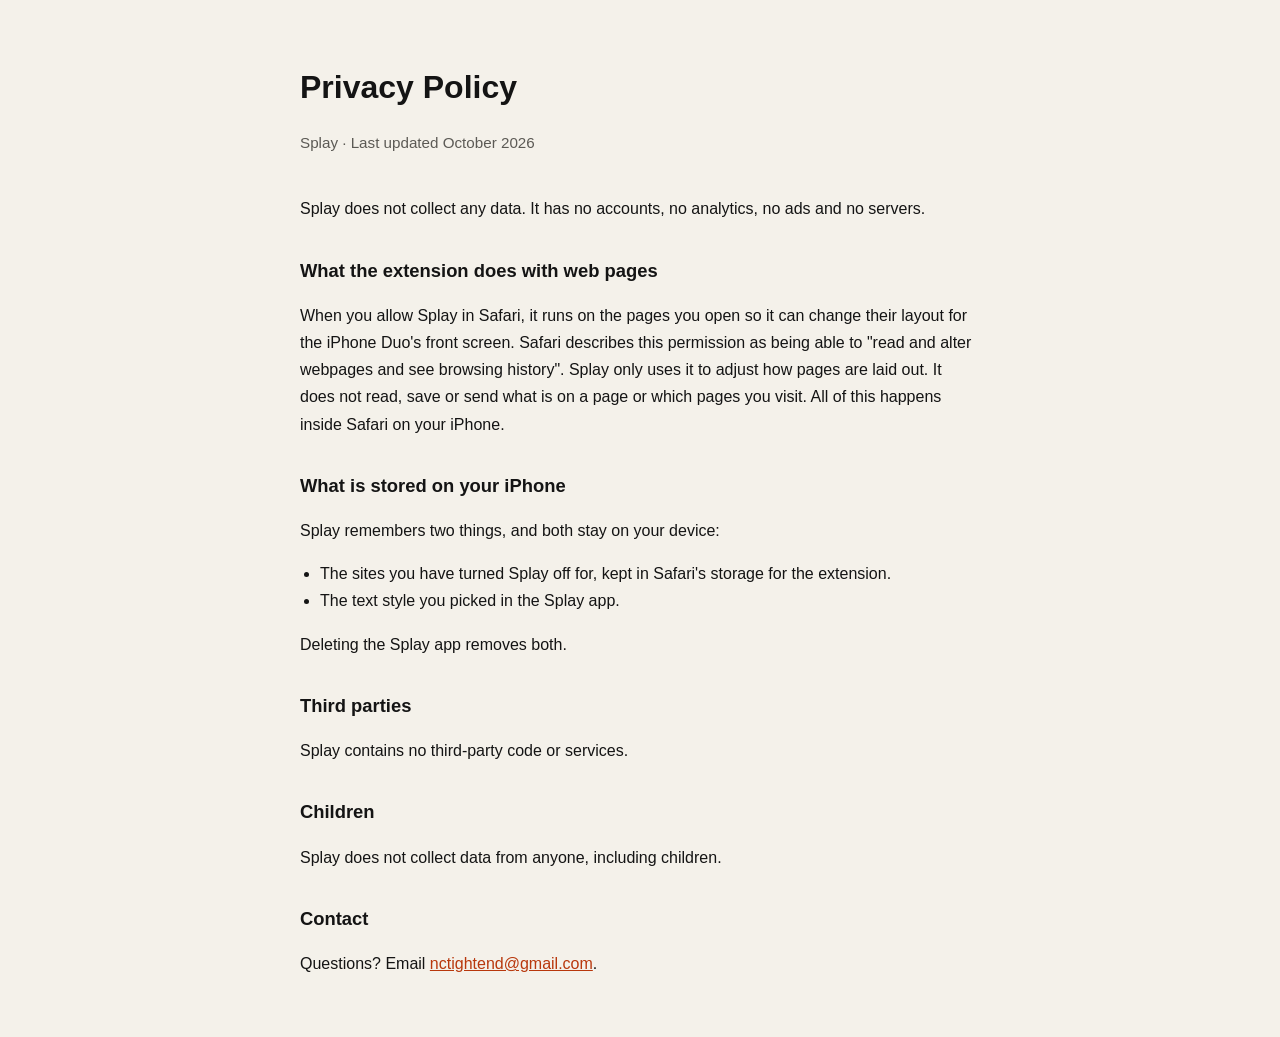
==== privacy.html @ e3326774 "Add Splay support and privacy pages" ====
<!DOCTYPE html>
<html lang="en">
<head>
  <meta charset="UTF-8">
  <meta name="viewport" content="width=device-width, initial-scale=1.0">
  <title>Privacy Policy - Splay</title>
  <link rel="stylesheet" href="style.css">
</head>
<body>
  <h1>Privacy Policy</h1>
  <p class="subtitle">Splay &middot; Last updated October 2026</p>

  <p>Splay does not collect any data. It has no accounts, no analytics, no ads and no servers.</p>

  <h2>What the extension does with web pages</h2>
  <p>When you allow Splay in Safari, it runs on the pages you open so it can change their layout for the iPhone Duo's front screen. Safari describes this permission as being able to "read and alter webpages and see browsing history". Splay only uses it to adjust how pages are laid out. It does not read, save or send what is on a page or which pages you visit. All of this happens inside Safari on your iPhone.</p>

  <h2>What is stored on your iPhone</h2>
  <p>Splay remembers two things, and both stay on your device:</p>
  <ul>
    <li>The sites you have turned Splay off for, kept in Safari's storage for the extension.</li>
    <li>The text style you picked in the Splay app.</li>
  </ul>
  <p>Deleting the Splay app removes both.</p>

  <h2>Third parties</h2>
  <p>Splay contains no third-party code or services.</p>

  <h2>Children</h2>
  <p>Splay does not collect data from anyone, including children.</p>

  <h2>Contact</h2>
  <p>Questions? Email <a href="mailto:nctightend@gmail.com">nctightend@gmail.com</a>.</p>
</body>
</html>
---- style.css ----
body { font-family: -apple-system, BlinkMacSystemFont, "Segoe UI", sans-serif; max-width: 680px; margin: 60px auto; padding: 0 24px; color: #141414; background: #f4f1ea; line-height: 1.7; }
h1 { font-size: 2rem; margin-bottom: 0.25rem; }
.subtitle { color: #5c5a55; margin-bottom: 2.5rem; font-size: 0.95rem; }
h2 { font-size: 1.15rem; margin-top: 2rem; }
a { color: #b8370c; }
ol, ul { padding-left: 1.25rem; }
@media (prefers-color-scheme: dark) {
  body { color: #f4f1ea; background: #141414; }
  .subtitle { color: #a8a49c; }
  a { color: #ff7a4d; }
}
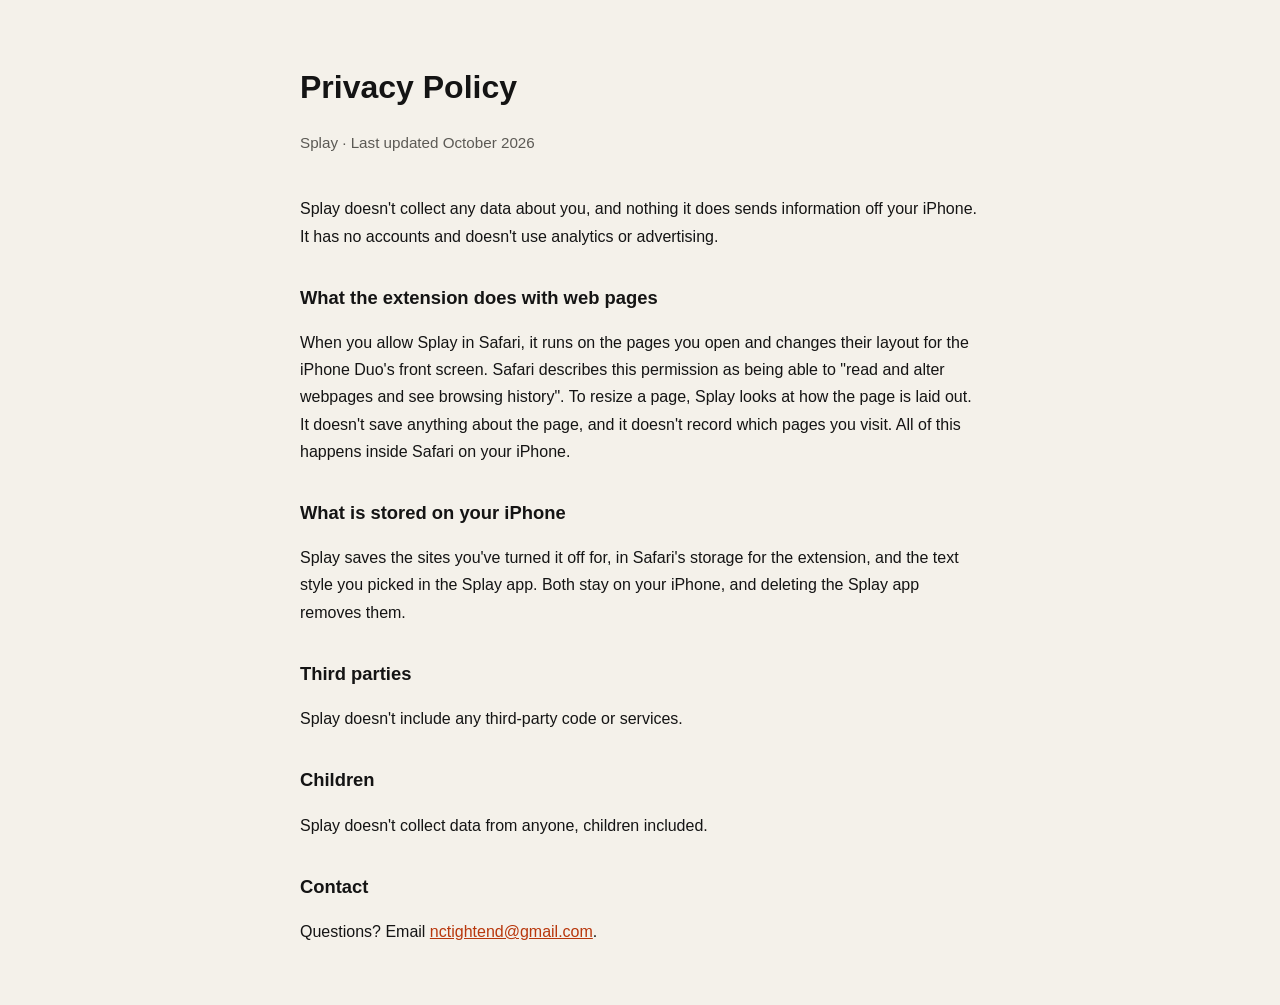
==== commit 14b3a2ee: "Plainer wording on the support, privacy and home pages" ====
--- a/privacy.html
+++ b/privacy.html
@@ -10,24 +10,19 @@
   <h1>Privacy Policy</h1>
   <p class="subtitle">Splay &middot; Last updated October 2026</p>
 
-  <p>Splay does not collect any data. It has no accounts, no analytics, no ads and no servers.</p>
+  <p>Splay doesn't collect any data about you, and nothing it does sends information off your iPhone. It has no accounts and doesn't use analytics or advertising.</p>
 
   <h2>What the extension does with web pages</h2>
-  <p>When you allow Splay in Safari, it runs on the pages you open so it can change their layout for the iPhone Duo's front screen. Safari describes this permission as being able to "read and alter webpages and see browsing history". Splay only uses it to adjust how pages are laid out. It does not read, save or send what is on a page or which pages you visit. All of this happens inside Safari on your iPhone.</p>
+  <p>When you allow Splay in Safari, it runs on the pages you open and changes their layout for the iPhone Duo's front screen. Safari describes this permission as being able to "read and alter webpages and see browsing history". To resize a page, Splay looks at how the page is laid out. It doesn't save anything about the page, and it doesn't record which pages you visit. All of this happens inside Safari on your iPhone.</p>
 
   <h2>What is stored on your iPhone</h2>
-  <p>Splay remembers two things, and both stay on your device:</p>
-  <ul>
-    <li>The sites you have turned Splay off for, kept in Safari's storage for the extension.</li>
-    <li>The text style you picked in the Splay app.</li>
-  </ul>
-  <p>Deleting the Splay app removes both.</p>
+  <p>Splay saves the sites you've turned it off for, in Safari's storage for the extension, and the text style you picked in the Splay app. Both stay on your iPhone, and deleting the Splay app removes them.</p>
 
   <h2>Third parties</h2>
-  <p>Splay contains no third-party code or services.</p>
+  <p>Splay doesn't include any third-party code or services.</p>
 
   <h2>Children</h2>
-  <p>Splay does not collect data from anyone, including children.</p>
+  <p>Splay doesn't collect data from anyone, children included.</p>
 
   <h2>Contact</h2>
   <p>Questions? Email <a href="mailto:nctightend@gmail.com">nctightend@gmail.com</a>.</p>
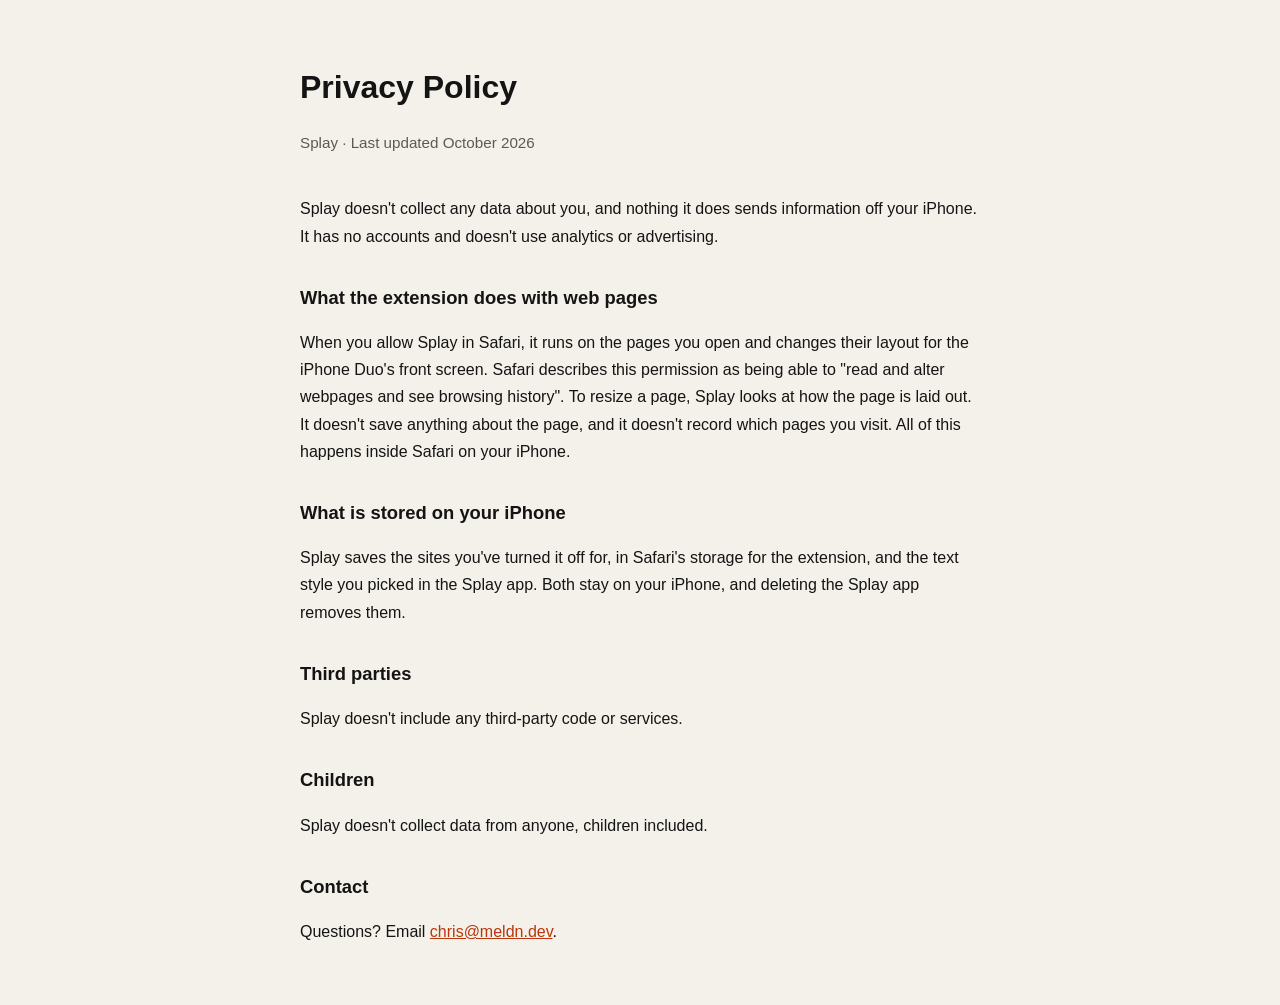
==== commit 4bc46da5: "Use chris@meldn.dev as the contact address" ====
--- a/privacy.html
+++ b/privacy.html
@@ -25,6 +25,6 @@
   <p>Splay doesn't collect data from anyone, children included.</p>
 
   <h2>Contact</h2>
-  <p>Questions? Email <a href="mailto:nctightend@gmail.com">nctightend@gmail.com</a>.</p>
+  <p>Questions? Email <a href="mailto:chris@meldn.dev">chris@meldn.dev</a>.</p>
 </body>
 </html>
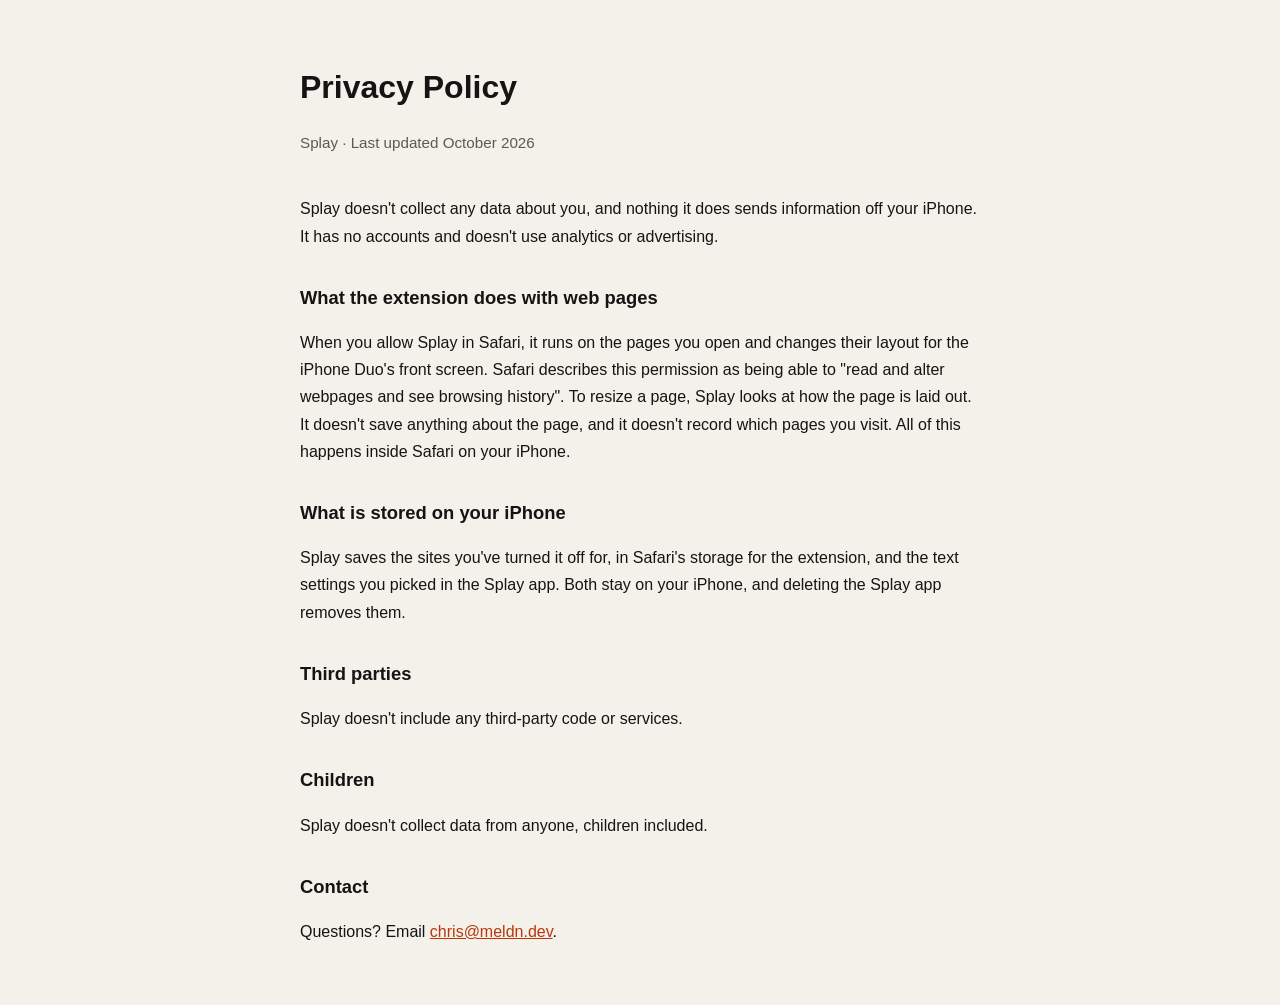
==== commit 85e9aa33: "Describe landscape support and the text settings" ====
--- a/privacy.html
+++ b/privacy.html
@@ -16,7 +16,7 @@
   <p>When you allow Splay in Safari, it runs on the pages you open and changes their layout for the iPhone Duo's front screen. Safari describes this permission as being able to "read and alter webpages and see browsing history". To resize a page, Splay looks at how the page is laid out. It doesn't save anything about the page, and it doesn't record which pages you visit. All of this happens inside Safari on your iPhone.</p>
 
   <h2>What is stored on your iPhone</h2>
-  <p>Splay saves the sites you've turned it off for, in Safari's storage for the extension, and the text style you picked in the Splay app. Both stay on your iPhone, and deleting the Splay app removes them.</p>
+  <p>Splay saves the sites you've turned it off for, in Safari's storage for the extension, and the text settings you picked in the Splay app. Both stay on your iPhone, and deleting the Splay app removes them.</p>
 
   <h2>Third parties</h2>
   <p>Splay doesn't include any third-party code or services.</p>
